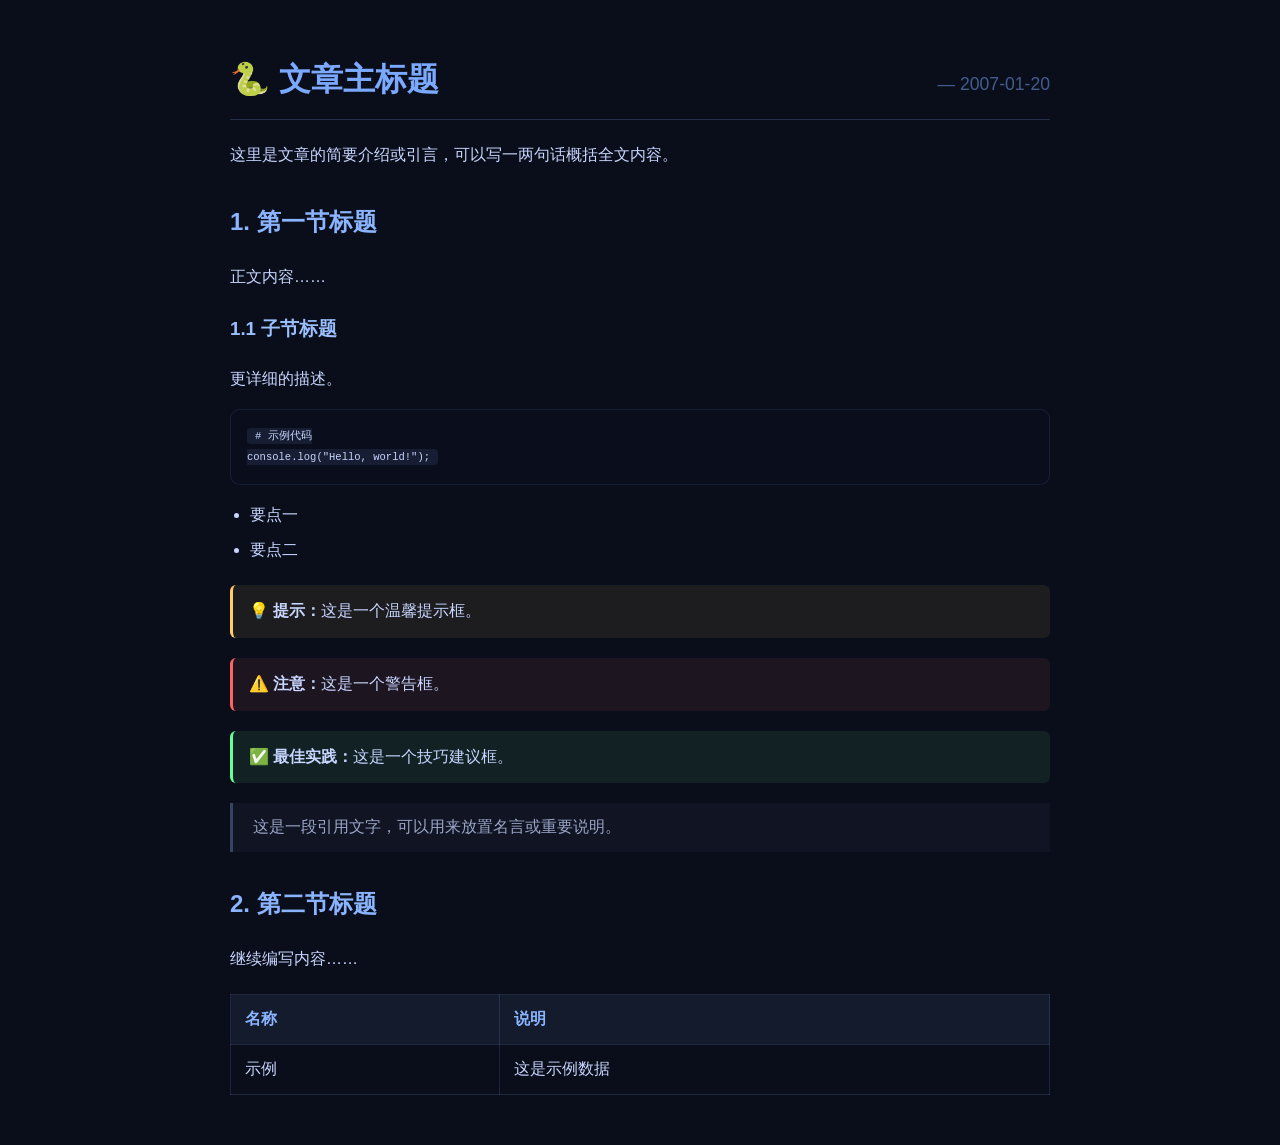
==== article/article-template.html @ 0e045ef7 "Add files via upload" ====
<!DOCTYPE html>
<html lang="zh-CN">
<head>
    <meta charset="UTF-8">
    <meta name="viewport" content="width=device-width, initial-scale=1.0">
    <!-- ★ 修改此处：文章标题（显示在浏览器标签页） -->
    <title>文章标题</title>
    <style>
        /* ========== 全局基础样式（可保留） ========== */
        body {
            background: #0a0e1a;
            color: #c8d6ff;
            font-family: 'Segoe UI', sans-serif;
            padding: 30px 40px;
            line-height: 1.8;
            max-width: 820px;
            margin: 0 auto;
            overflow-y: auto;          /* 允许垂直滚动 */
            overflow-x: hidden;        /* 隐藏水平滚动条 */
        }

        /* ========== 隐藏滚动条（必须保留） ========== */
        html {
            scrollbar-width: none;        /* Firefox */
            -ms-overflow-style: none;     /* IE/Edge 旧版 */
        }
        html::-webkit-scrollbar {
            display: none;                /* Chrome/Safari/Edge 新版 */
        }

        /* ========== 标题区（日期自动显示在右侧） ========== */
        h1 { 
            color: #7aa9ff; 
            border-bottom: 1px solid rgba(140,180,255,0.2); 
            padding-bottom: 10px;
            display: flex;
            justify-content: space-between;
            align-items: baseline;
            flex-wrap: wrap;
            gap: 10px;
        }
        h1 .pub-date {
            font-size: 0.55em;
            font-weight: normal;
            opacity: 0.5;
            white-space: nowrap;
        }

        /* ========== 二级标题 ========== */
        h2 { 
            color: #8ab4ff; 
            margin-top: 30px; 
        }
        h3 { 
            color: #9bc0ff; 
            margin-top: 20px; 
        }

        /* ========== 代码样式 ========== */
        code { 
            background: rgba(140,180,255,0.1); 
            padding: 2px 8px; 
            border-radius: 4px; 
            font-size: 0.9em; 
        }
        pre { 
            background: rgba(10,14,30,0.6); 
            border: 1px solid rgba(140,180,255,0.1); 
            border-radius: 10px; 
            padding: 16px; 
            overflow-x: auto; 
            font-size: 0.9em;
        }

        /* ========== 列表 ========== */
        ul, ol { 
            padding-left: 20px; 
        }
        li { 
            margin: 6px 0; 
        }

        /* ========== 引用块 / 提示框 ========== */
        blockquote {
            border-left: 3px solid rgba(140,180,255,0.3);
            margin: 20px 0;
            padding: 10px 20px;
            background: rgba(140,180,255,0.04);
            color: rgba(200,214,255,0.75);
        }
        .note {
            background: rgba(255,204,102,0.08);
            border-left: 3px solid #ffcc66;
            padding: 12px 16px;
            border-radius: 6px;
            margin: 20px 0;
        }
        .warning {
            background: rgba(255,100,100,0.08);
            border-left: 3px solid #ff6464;
            padding: 12px 16px;
            border-radius: 6px;
            margin: 20px 0;
        }
        .tip {
            background: rgba(100,255,150,0.08);
            border-left: 3px solid #64ff96;
            padding: 12px 16px;
            border-radius: 6px;
            margin: 20px 0;
        }

        /* ========== 链接 ========== */
        a {
            color: #8ab4ff;
        }
        a:hover {
            color: #aaccff;
        }

        /* ========== 表格（可选） ========== */
        table {
            width: 100%;
            border-collapse: collapse;
            margin: 20px 0;
        }
        th, td {
            border: 1px solid rgba(140,180,255,0.15);
            padding: 10px 14px;
            text-align: left;
        }
        th {
            background: rgba(140,180,255,0.08);
            color: #8ab4ff;
        }

        /* ========== 图片（可选） ========== */
        img {
            max-width: 100%;
            border-radius: 8px;
            margin: 20px 0;
        }

        /* ========== 响应式适配 ========== */
        @media (max-width: 640px) {
            body {
                padding: 20px 16px;
            }
            h1 {
                font-size: 1.4em;
            }
            h1 .pub-date {
                font-size: 0.5em;
            }
        }
    </style>
</head>
<body>

    <!-- ★ 修改此处：文章主标题 + 发布日期 -->
    <h1>
        <span>🐍 文章主标题</span>
        <span class="pub-date">— 2007-01-20</span>
    </h1>

    <!-- ★ 文章导语（可选） -->
    <p>这里是文章的简要介绍或引言，可以写一两句话概括全文内容。</p>

    <!-- ★ 正文开始，按需使用 h2/h3、p、pre、ul、blockquote、.note 等 -->

    <h2>1. 第一节标题</h2>
    <p>正文内容……</p>

    <h3>1.1 子节标题</h3>
    <p>更详细的描述。</p>

    <pre><code># 示例代码
console.log("Hello, world!");</code></pre>

    <ul>
        <li>要点一</li>
        <li>要点二</li>
    </ul>

    <div class="note">
        <strong>💡 提示：</strong>这是一个温馨提示框。
    </div>

    <div class="warning">
        <strong>⚠️ 注意：</strong>这是一个警告框。
    </div>

    <div class="tip">
        <strong>✅ 最佳实践：</strong>这是一个技巧建议框。
    </div>

    <blockquote>
        这是一段引用文字，可以用来放置名言或重要说明。
    </blockquote>

    <h2>2. 第二节标题</h2>
    <p>继续编写内容……</p>

    <!-- 如果需要表格 -->
    <table>
        <thead>
            <tr>
                <th>名称</th>
                <th>说明</th>
            </tr>
        </thead>
        <tbody>
            <tr>
                <td>示例</td>
                <td>这是示例数据</td>
            </tr>
        </tbody>
    </table>

    <!-- ★ 底部无需再写日期，已放在标题旁 -->
</body>
</html>
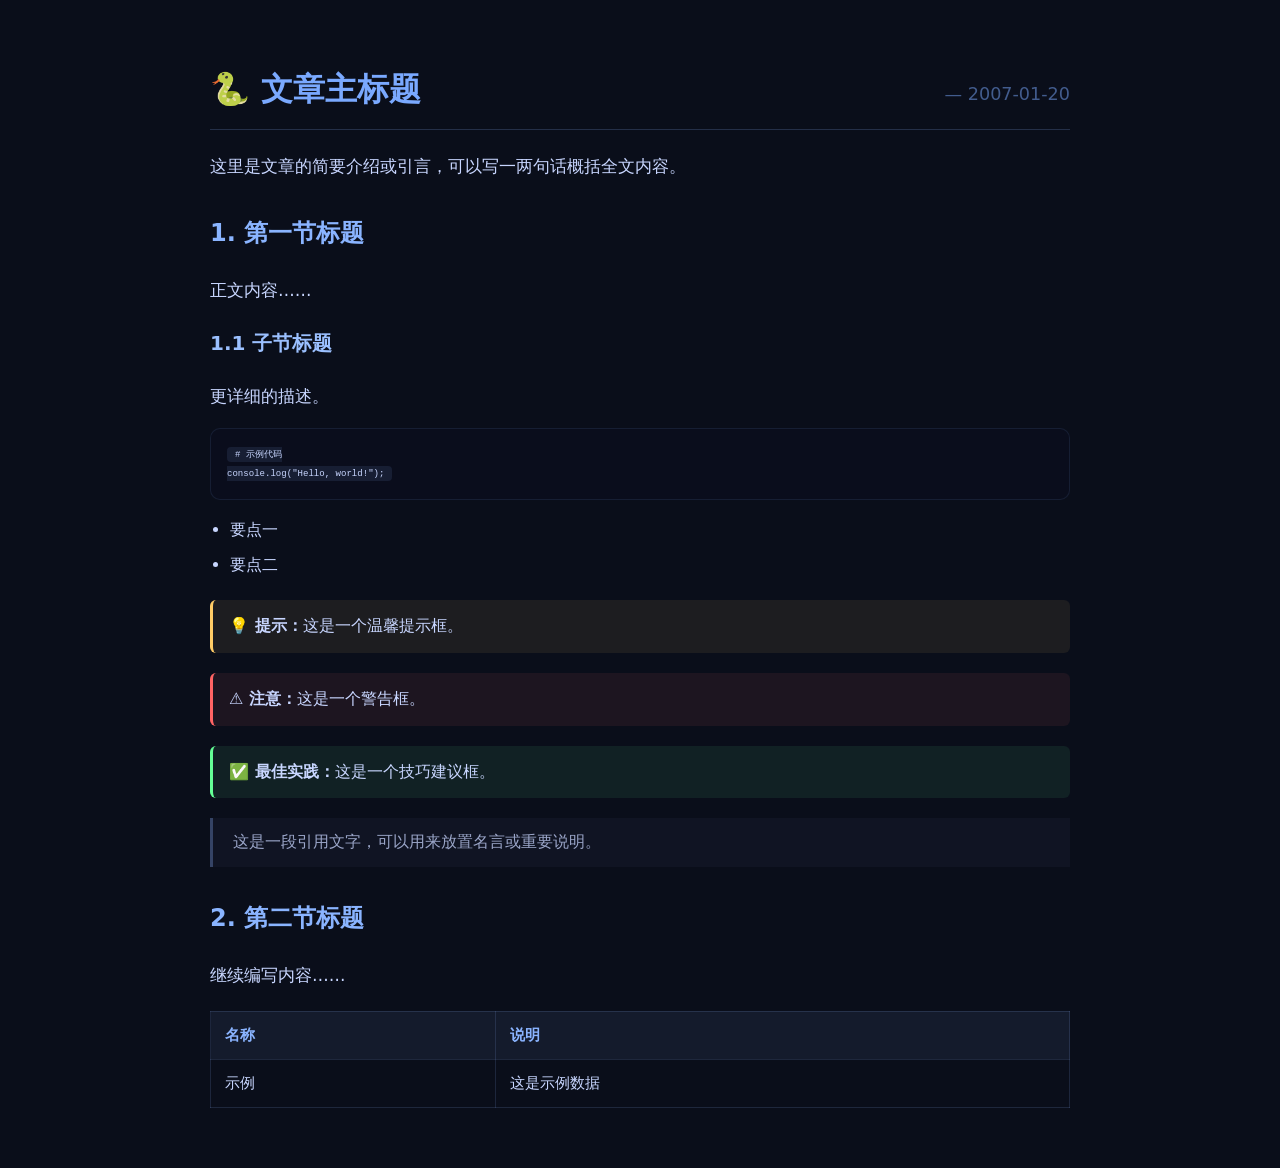
==== commit 8f5b8f7f: "Add files via upload" ====
--- a/article/article-template.html
+++ b/article/article-template.html
@@ -1,166 +1,226 @@
-<!DOCTYPE html>
+<!doctype html>
 <html lang="zh-CN">
-<head>
-    <meta charset="UTF-8">
-    <meta name="viewport" content="width=device-width, initial-scale=1.0">
+  <head>
+    <meta charset="UTF-8" />
+    <meta name="viewport" content="width=device-width, initial-scale=1.0" />
     <!-- ★ 修改此处：文章标题（显示在浏览器标签页） -->
     <title>文章标题</title>
     <style>
-        /* ========== 全局基础样式（可保留） ========== */
+      /* ========== 全局基础样式 ========== */
+      body {
+        background: #0a0e1a;
+        color: #c8d6ff;
+        font-family:
+          "Segoe UI",
+          system-ui,
+          -apple-system,
+          sans-serif;
+        padding: clamp(16px, 4vw, 40px); /* 窄屏缩小边距 */
+        line-height: 1.8;
+        max-width: 860px; /* 略宽一点，适应更大屏幕 */
+        margin: 0 auto;
+        overflow-y: auto;
+        overflow-x: hidden;
+      }
+
+      /* ========== 隐藏滚动条（必须保留） ========== */
+      html {
+        scrollbar-width: none; /* Firefox */
+        -ms-overflow-style: none; /* IE/Edge 旧版 */
+      }
+      html::-webkit-scrollbar {
+        display: none; /* Chrome/Safari/Edge 新版 */
+      }
+
+      /* ========== 标题区（日期自动显示在右侧） ========== */
+      h1 {
+        color: #7aa9ff;
+        border-bottom: 1px solid rgba(140, 180, 255, 0.2);
+        padding-bottom: 10px;
+        display: flex;
+        justify-content: space-between;
+        align-items: baseline;
+        flex-wrap: wrap;
+        gap: 10px;
+        font-size: clamp(1.3rem, 5vw, 2rem); /* 标题自适应 */
+      }
+      h1 .pub-date {
+        font-size: 0.55em;
+        font-weight: normal;
+        opacity: 0.5;
+        white-space: nowrap;
+      }
+
+      /* ========== 二级标题 ========== */
+      h2 {
+        color: #8ab4ff;
+        margin-top: 30px;
+        font-size: clamp(1.1rem, 4vw, 1.5rem);
+      }
+      h3 {
+        color: #9bc0ff;
+        margin-top: 20px;
+        font-size: clamp(1rem, 3.5vw, 1.25rem);
+      }
+
+      /* ========== 段落与文本 ========== */
+      p {
+        font-size: clamp(0.95rem, 3vw, 1.05rem);
+      }
+
+      /* ========== 代码样式 ========== */
+      code {
+        background: rgba(140, 180, 255, 0.1);
+        padding: 2px 8px;
+        border-radius: 4px;
+        font-size: 0.85em;
+        word-break: break-word; /* 防止长代码溢出 */
+      }
+      pre {
+        background: rgba(10, 14, 30, 0.6);
+        border: 1px solid rgba(140, 180, 255, 0.1);
+        border-radius: 10px;
+        padding: 16px;
+        overflow-x: auto; /* 窄屏可横向滚动 */
+        font-size: 0.82em;
+        -webkit-overflow-scrolling: touch; /* iOS 平滑滚动 */
+      }
+
+      /* ========== 列表 ========== */
+      ul,
+      ol {
+        padding-left: 20px;
+      }
+      li {
+        margin: 6px 0;
+      }
+
+      /* ========== 引用块 / 提示框 ========== */
+      blockquote {
+        border-left: 3px solid rgba(140, 180, 255, 0.3);
+        margin: 20px 0;
+        padding: 10px 20px;
+        background: rgba(140, 180, 255, 0.04);
+        color: rgba(200, 214, 255, 0.75);
+      }
+      .note,
+      .warning,
+      .tip {
+        padding: 12px 16px;
+        border-radius: 6px;
+        margin: 20px 0;
+        font-size: clamp(0.88rem, 2.8vw, 1rem);
+      }
+      .note {
+        background: rgba(255, 204, 102, 0.08);
+        border-left: 3px solid #ffcc66;
+      }
+      .warning {
+        background: rgba(255, 100, 100, 0.08);
+        border-left: 3px solid #ff6464;
+      }
+      .tip {
+        background: rgba(100, 255, 150, 0.08);
+        border-left: 3px solid #64ff96;
+      }
+
+      /* ========== 链接 ========== */
+      a {
+        color: #8ab4ff;
+        word-break: break-all; /* 长链接换行 */
+      }
+      a:hover {
+        color: #aaccff;
+      }
+
+      /* ========== 表格（窄屏可横向滚动） ========== */
+      .table-wrapper {
+        overflow-x: auto;
+        -webkit-overflow-scrolling: touch;
+        margin: 20px 0;
+      }
+      table {
+        width: 100%;
+        border-collapse: collapse;
+        min-width: 360px; /* 保证窄屏时出现滚动条 */
+      }
+      th,
+      td {
+        border: 1px solid rgba(140, 180, 255, 0.15);
+        padding: 10px 14px;
+        text-align: left;
+        font-size: clamp(0.83rem, 2.5vw, 0.94rem);
+      }
+      th {
+        background: rgba(140, 180, 255, 0.08);
+        color: #8ab4ff;
+      }
+
+      /* ========== 图片 ========== */
+      img {
+        max-width: 100%;
+        height: auto;
+        border-radius: 8px;
+        margin: 20px 0;
+      }
+
+      /* ========== 响应式适配（细调） ========== */
+      @media (max-width: 800px) {
         body {
-            background: #0a0e1a;
-            color: #c8d6ff;
-            font-family: 'Segoe UI', sans-serif;
-            padding: 30px 40px;
-            line-height: 1.8;
-            max-width: 820px;
-            margin: 0 auto;
-            overflow-y: auto;          /* 允许垂直滚动 */
-            overflow-x: hidden;        /* 隐藏水平滚动条 */
-        }
-
-        /* ========== 隐藏滚动条（必须保留） ========== */
-        html {
-            scrollbar-width: none;        /* Firefox */
-            -ms-overflow-style: none;     /* IE/Edge 旧版 */
-        }
-        html::-webkit-scrollbar {
-            display: none;                /* Chrome/Safari/Edge 新版 */
-        }
-
-        /* ========== 标题区（日期自动显示在右侧） ========== */
-        h1 { 
-            color: #7aa9ff; 
-            border-bottom: 1px solid rgba(140,180,255,0.2); 
-            padding-bottom: 10px;
-            display: flex;
-            justify-content: space-between;
-            align-items: baseline;
-            flex-wrap: wrap;
-            gap: 10px;
+          padding: 20px 16px;
+        }
+        h1 {
+          flex-direction: column; /* 标题与日期上下排列 */
+          align-items: flex-start;
         }
         h1 .pub-date {
-            font-size: 0.55em;
-            font-weight: normal;
-            opacity: 0.5;
-            white-space: nowrap;
-        }
-
-        /* ========== 二级标题 ========== */
-        h2 { 
-            color: #8ab4ff; 
-            margin-top: 30px; 
-        }
-        h3 { 
-            color: #9bc0ff; 
-            margin-top: 20px; 
-        }
-
-        /* ========== 代码样式 ========== */
-        code { 
-            background: rgba(140,180,255,0.1); 
-            padding: 2px 8px; 
-            border-radius: 4px; 
-            font-size: 0.9em; 
-        }
-        pre { 
-            background: rgba(10,14,30,0.6); 
-            border: 1px solid rgba(140,180,255,0.1); 
-            border-radius: 10px; 
-            padding: 16px; 
-            overflow-x: auto; 
-            font-size: 0.9em;
-        }
-
-        /* ========== 列表 ========== */
-        ul, ol { 
-            padding-left: 20px; 
-        }
-        li { 
-            margin: 6px 0; 
-        }
-
-        /* ========== 引用块 / 提示框 ========== */
-        blockquote {
-            border-left: 3px solid rgba(140,180,255,0.3);
-            margin: 20px 0;
-            padding: 10px 20px;
-            background: rgba(140,180,255,0.04);
-            color: rgba(200,214,255,0.75);
-        }
-        .note {
-            background: rgba(255,204,102,0.08);
-            border-left: 3px solid #ffcc66;
-            padding: 12px 16px;
-            border-radius: 6px;
-            margin: 20px 0;
-        }
-        .warning {
-            background: rgba(255,100,100,0.08);
-            border-left: 3px solid #ff6464;
-            padding: 12px 16px;
-            border-radius: 6px;
-            margin: 20px 0;
-        }
+          font-size: 0.48em;
+        }
+        pre {
+          padding: 14px;
+          font-size: 0.76em;
+        }
+        .note,
+        .warning,
         .tip {
-            background: rgba(100,255,150,0.08);
-            border-left: 3px solid #64ff96;
-            padding: 12px 16px;
-            border-radius: 6px;
-            margin: 20px 0;
-        }
-
-        /* ========== 链接 ========== */
-        a {
-            color: #8ab4ff;
-        }
-        a:hover {
-            color: #aaccff;
-        }
-
-        /* ========== 表格（可选） ========== */
+          padding: 11px 13px;
+        }
+        th,
+        td {
+          padding: 9px 11px;
+        }
+      }
+
+      @media (max-width: 520px) {
+        body {
+          padding: 14px 10px;
+        }
+        h2 {
+          margin-top: 26px;
+        }
+        h3 {
+          margin-top: 18px;
+        }
+        pre {
+          padding: 10px;
+          font-size: 0.7em;
+        }
         table {
-            width: 100%;
-            border-collapse: collapse;
-            margin: 20px 0;
-        }
-        th, td {
-            border: 1px solid rgba(140,180,255,0.15);
-            padding: 10px 14px;
-            text-align: left;
-        }
-        th {
-            background: rgba(140,180,255,0.08);
-            color: #8ab4ff;
-        }
-
-        /* ========== 图片（可选） ========== */
-        img {
-            max-width: 100%;
-            border-radius: 8px;
-            margin: 20px 0;
-        }
-
-        /* ========== 响应式适配 ========== */
-        @media (max-width: 640px) {
-            body {
-                padding: 20px 16px;
-            }
-            h1 {
-                font-size: 1.4em;
-            }
-            h1 .pub-date {
-                font-size: 0.5em;
-            }
-        }
+          min-width: 280px;
+        }
+        th,
+        td {
+          padding: 7px 8px;
+          font-size: 0.77rem;
+        }
+      }
     </style>
-</head>
-<body>
-
+  </head>
+  <body>
     <!-- ★ 修改此处：文章主标题 + 发布日期 -->
     <h1>
-        <span>🐍 文章主标题</span>
-        <span class="pub-date">— 2007-01-20</span>
+      <span>🐍 文章主标题</span>
+      <span class="pub-date">— 2007-01-20</span>
     </h1>
 
     <!-- ★ 文章导语（可选） -->
@@ -178,45 +238,39 @@
 console.log("Hello, world!");</code></pre>
 
     <ul>
-        <li>要点一</li>
-        <li>要点二</li>
+      <li>要点一</li>
+      <li>要点二</li>
     </ul>
 
-    <div class="note">
-        <strong>💡 提示：</strong>这是一个温馨提示框。
-    </div>
-
-    <div class="warning">
-        <strong>⚠️ 注意：</strong>这是一个警告框。
-    </div>
-
-    <div class="tip">
-        <strong>✅ 最佳实践：</strong>这是一个技巧建议框。
-    </div>
-
-    <blockquote>
-        这是一段引用文字，可以用来放置名言或重要说明。
-    </blockquote>
+    <div class="note"><strong>💡 提示：</strong>这是一个温馨提示框。</div>
+
+    <div class="warning"><strong>⚠️ 注意：</strong>这是一个警告框。</div>
+
+    <div class="tip"><strong>✅ 最佳实践：</strong>这是一个技巧建议框。</div>
+
+    <blockquote>这是一段引用文字，可以用来放置名言或重要说明。</blockquote>
 
     <h2>2. 第二节标题</h2>
     <p>继续编写内容……</p>
 
-    <!-- 如果需要表格 -->
-    <table>
+    <!-- 如果需要表格，请将 table 放在 div.table-wrapper 内 -->
+    <div class="table-wrapper">
+      <table>
         <thead>
-            <tr>
-                <th>名称</th>
-                <th>说明</th>
-            </tr>
+          <tr>
+            <th>名称</th>
+            <th>说明</th>
+          </tr>
         </thead>
         <tbody>
-            <tr>
-                <td>示例</td>
-                <td>这是示例数据</td>
-            </tr>
+          <tr>
+            <td>示例</td>
+            <td>这是示例数据</td>
+          </tr>
         </tbody>
-    </table>
+      </table>
+    </div>
 
     <!-- ★ 底部无需再写日期，已放在标题旁 -->
-</body>
-</html>+  </body>
+</html>
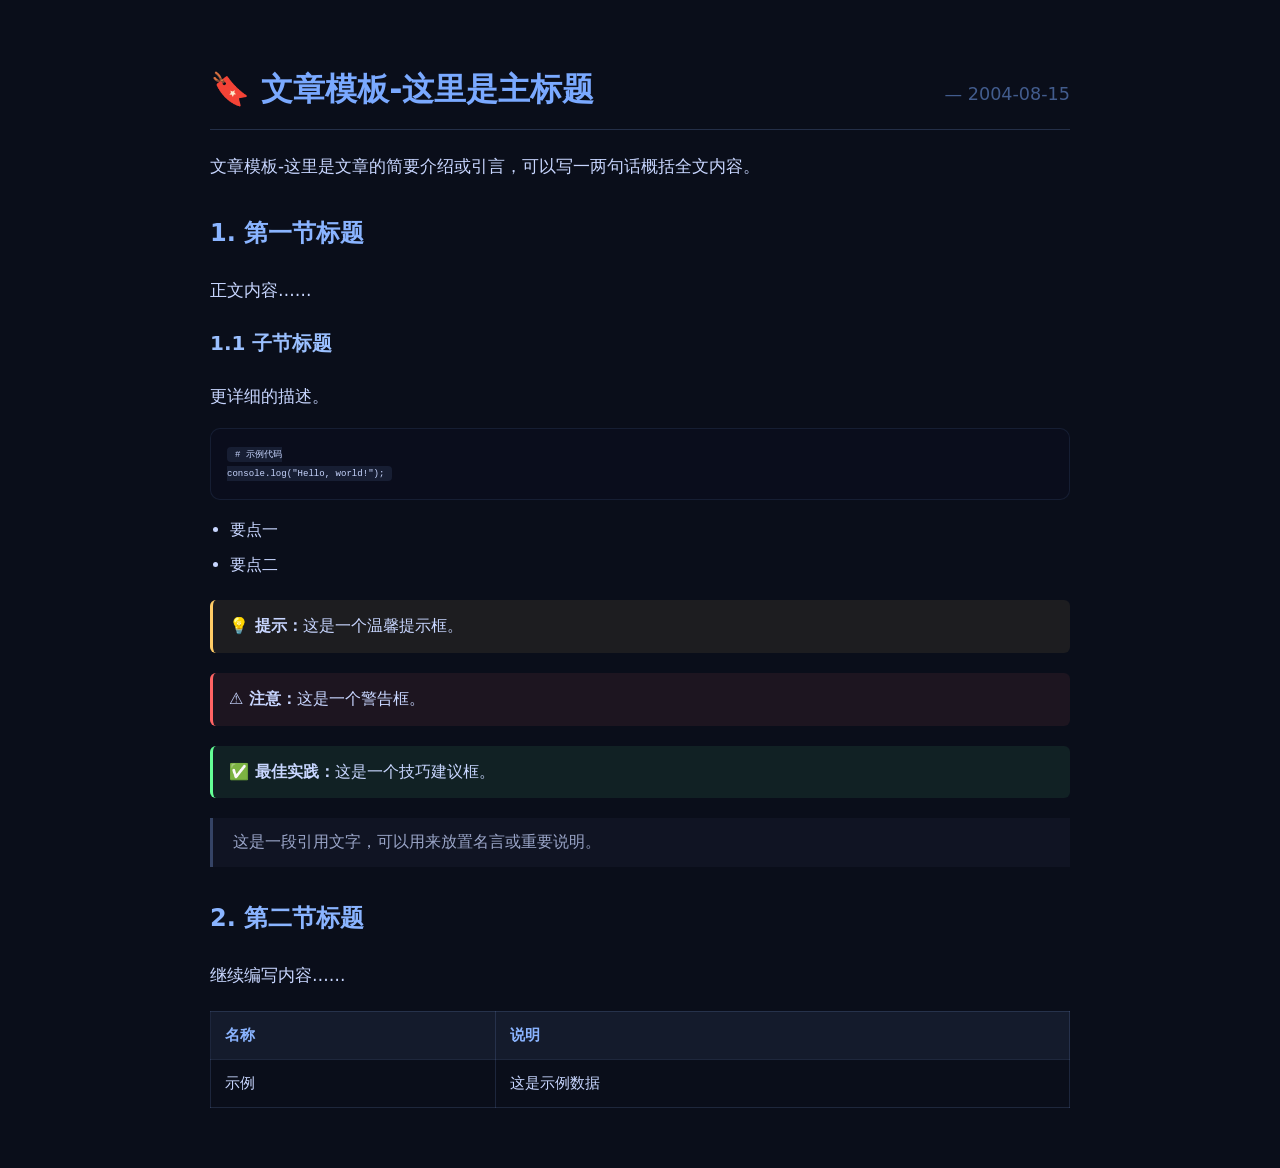
==== commit 2b07b22d: "Add files via upload" ====
--- a/article/article-template.html
+++ b/article/article-template.html
@@ -219,12 +219,12 @@
   <body>
     <!-- ★ 修改此处：文章主标题 + 发布日期 -->
     <h1>
-      <span>🐍 文章主标题</span>
-      <span class="pub-date">— 2007-01-20</span>
+      <span>🔖 文章模板-这里是主标题</span>
+      <span class="pub-date">— 2004-08-15</span>
     </h1>
 
     <!-- ★ 文章导语（可选） -->
-    <p>这里是文章的简要介绍或引言，可以写一两句话概括全文内容。</p>
+    <p>文章模板-这里是文章的简要介绍或引言，可以写一两句话概括全文内容。</p>
 
     <!-- ★ 正文开始，按需使用 h2/h3、p、pre、ul、blockquote、.note 等 -->
 
